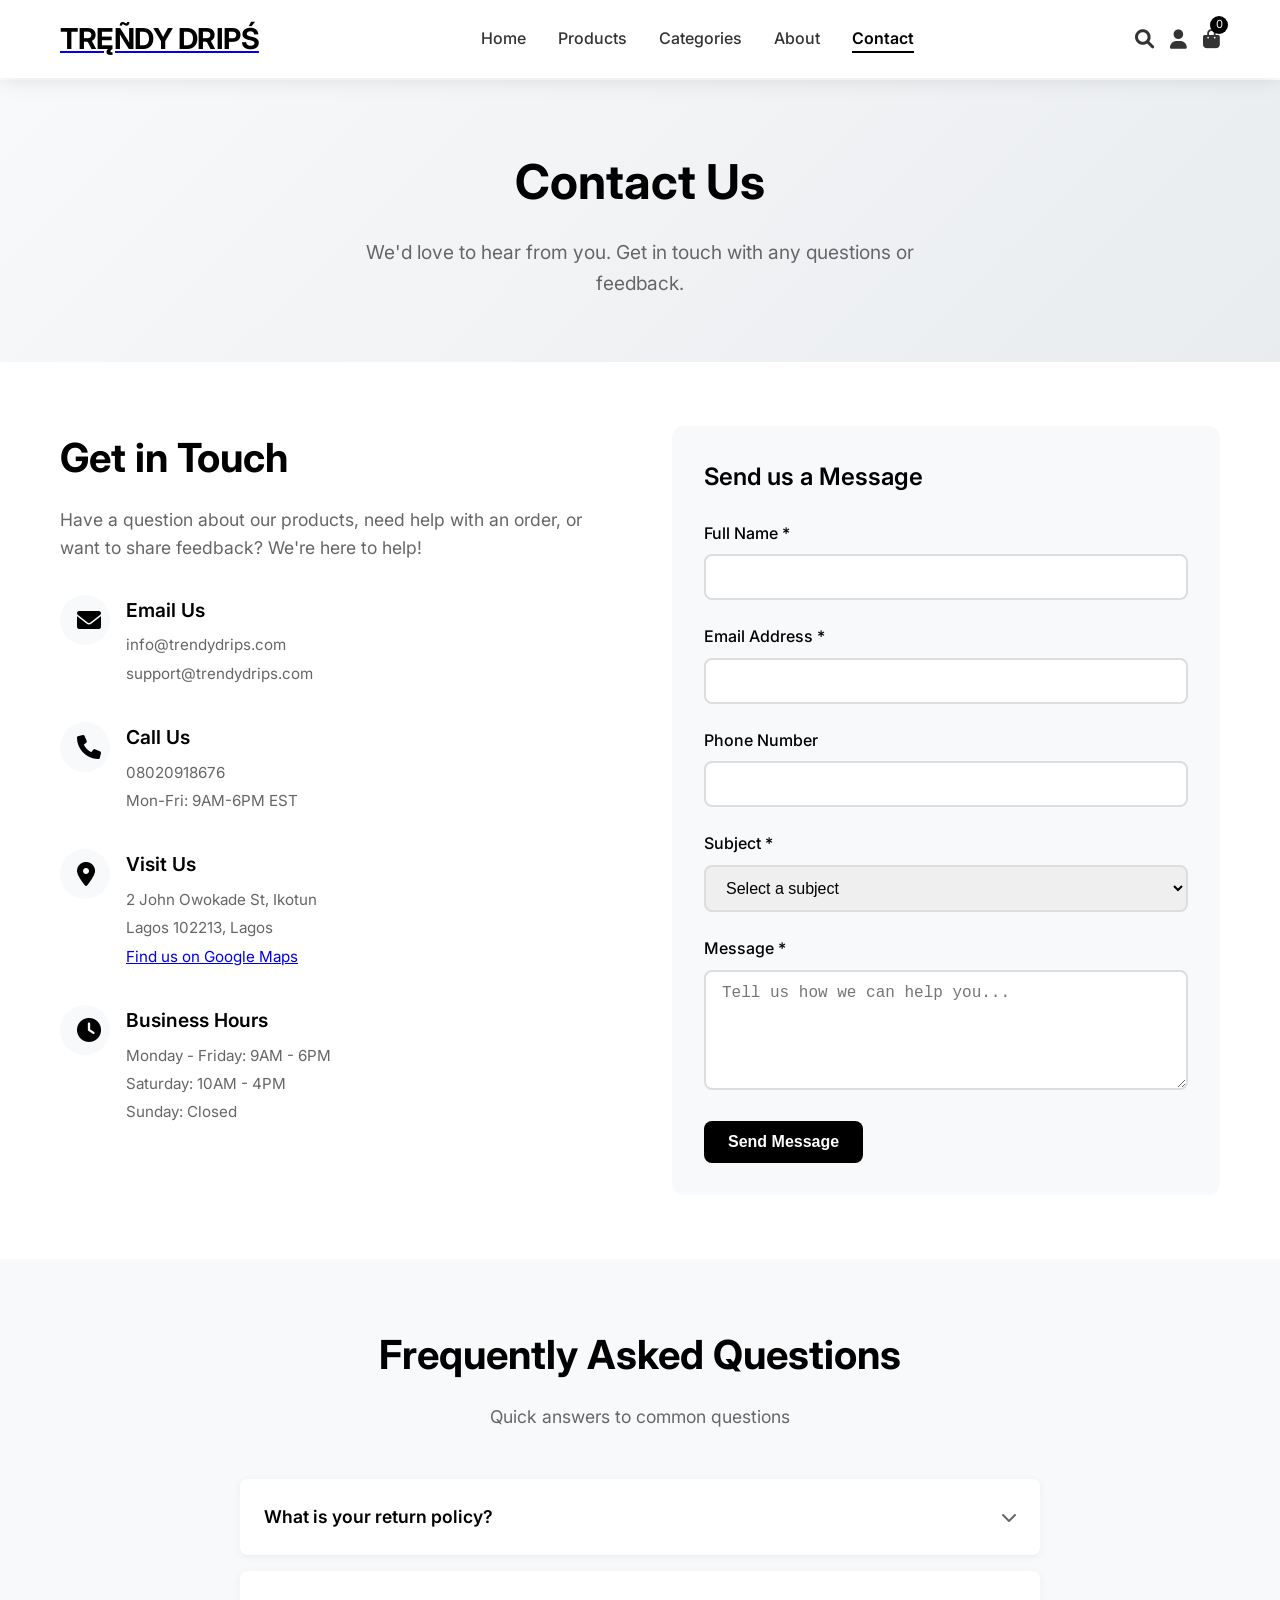
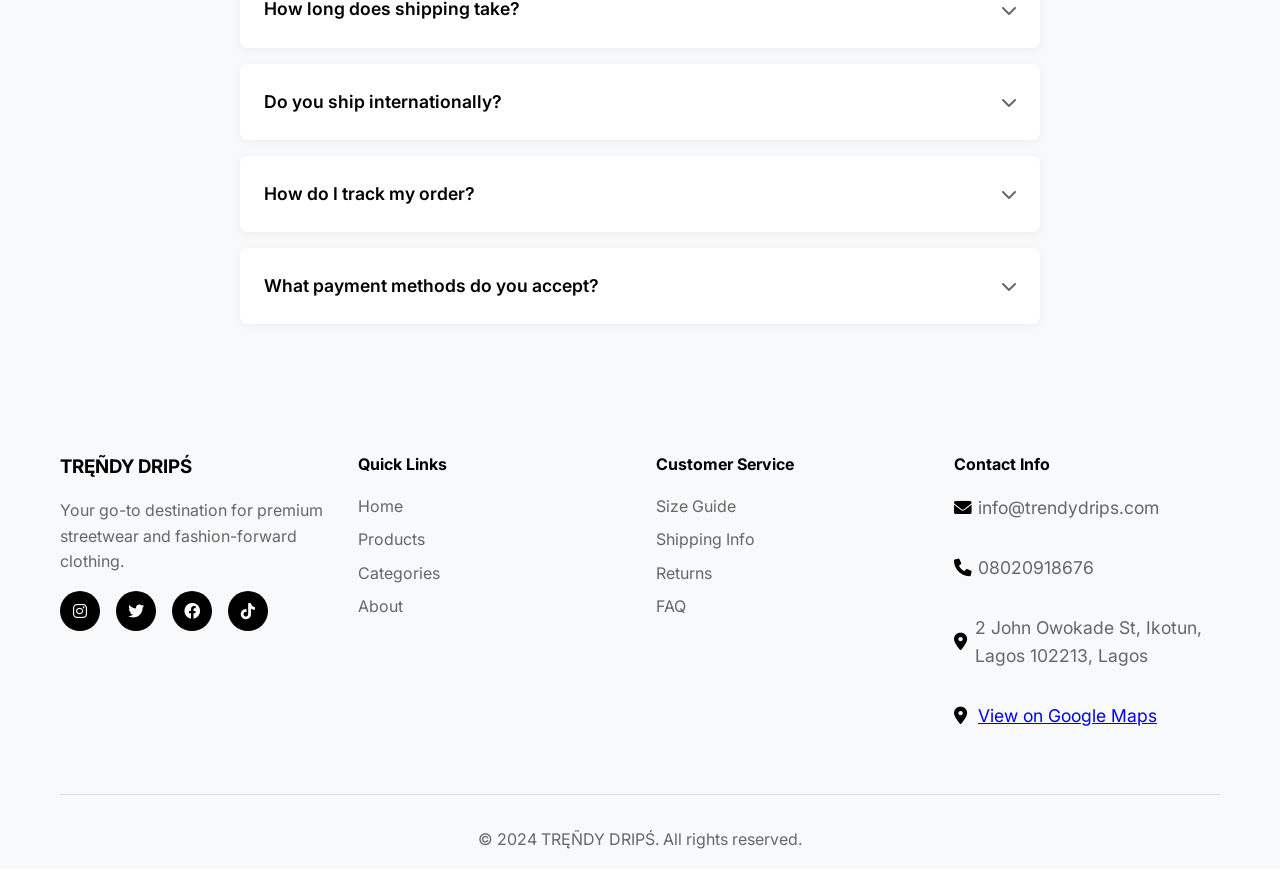
==== contact.html @ 235e7f4f "commit" ====
<!DOCTYPE html>
<html lang="en">
<head>
    <meta charset="UTF-8">
    <meta name="viewport" content="width=device-width, initial-scale=1.0">
    <title>Contact Us - TRĘÑDY DRIPŚ</title>
    <meta name="description" content="Get in touch with TRĘÑDY DRIPŚ. We're here to help with any questions about our products, orders, or services.">
    <link rel="stylesheet" href="styles.css">
    <link href="https://fonts.googleapis.com/css2?family=Inter:wght@300;400;500;600;700&display=swap" rel="stylesheet">
    <link rel="stylesheet" href="https://cdnjs.cloudflare.com/ajax/libs/font-awesome/6.0.0/css/all.min.css">
</head>
<body>
    <!-- Navigation Header -->
    <header class="header">
        <nav class="navbar">
            <div class="nav-container">
                <div class="nav-logo">
                    <a href="index.html"><h2>TRĘÑDY DRIPŚ</h2></a>
                </div>
                <ul class="nav-menu">
                    <li class="nav-item">
                        <a href="index.html" class="nav-link">Home</a>
                    </li>
                    <li class="nav-item">
                        <a href="products.html" class="nav-link">Products</a>
                    </li>
                    <li class="nav-item">
                        <a href="index.html#categories" class="nav-link">Categories</a>
                    </li>
                    <li class="nav-item">
                        <a href="about.html" class="nav-link">About</a>
                    </li>
                    <li class="nav-item">
                        <a href="contact.html" class="nav-link active">Contact</a>
                    </li>
                </ul>
                <div class="nav-actions">
                    <a href="#" class="nav-icon"><i class="fas fa-search"></i></a>
                    <a href="#" class="nav-icon"><i class="fas fa-user"></i></a>
                    <a href="#" class="nav-icon cart-icon">
                        <i class="fas fa-shopping-bag"></i>
                        <span class="cart-count">0</span>
                    </a>
                </div>
                <div class="hamburger">
                    <span class="bar"></span>
                    <span class="bar"></span>
                    <span class="bar"></span>
                </div>
            </div>
        </nav>
    </header>

    <!-- Page Header -->
    <section class="page-header">
        <div class="container">
            <h1>Contact Us</h1>
            <p>We'd love to hear from you. Get in touch with any questions or feedback.</p>
        </div>
    </section>

    <!-- Contact Section -->
    <section class="contact-section">
        <div class="container">
            <div class="contact-content">
                <div class="contact-info">
                    <h2>Get in Touch</h2>
                    <p>Have a question about our products, need help with an order, or want to share feedback? We're here to help!</p>
                    
                    <div class="contact-methods">
                        <div class="contact-method">
                            <div class="method-icon">
                                <i class="fas fa-envelope"></i>
                            </div>
                            <div class="method-content">
                                <h3>Email Us</h3>
                                <p>info@trendydrips.com</p>
                                <p>support@trendydrips.com</p>
                            </div>
                        </div>
                        
                        <div class="contact-method">
                            <div class="method-icon">
                                <i class="fas fa-phone"></i>
                            </div>
                            <div class="method-content">
                                <h3>Call Us</h3>
                                <p>08020918676</p>
                                <p>Mon-Fri: 9AM-6PM EST</p>
                            </div>
                        </div>
                        
                        <div class="contact-method">
                            <div class="method-icon">
                                <i class="fas fa-map-marker-alt"></i>
                            </div>
                            <div class="method-content">
                                <h3>Visit Us</h3>
                                <p>2 John Owokade St, Ikotun</p>
                                <p>Lagos 102213, Lagos</p>
                                <p><a href="https://maps.app.goo.gl/m3ubAjvQ4zipeZf48" target="_blank" rel="noopener">Find us on Google Maps</a></p>
                            </div>
                        </div>
                        
                        <div class="contact-method">
                            <div class="method-icon">
                                <i class="fas fa-clock"></i>
                            </div>
                            <div class="method-content">
                                <h3>Business Hours</h3>
                                <p>Monday - Friday: 9AM - 6PM</p>
                                <p>Saturday: 10AM - 4PM</p>
                                <p>Sunday: Closed</p>
                            </div>
                        </div>
                    </div>
                </div>
                
                <div class="contact-form-container">
                    <form class="contact-form">
                        <h3>Send us a Message</h3>
                        <div class="form-group">
                            <label for="name">Full Name *</label>
                            <input type="text" id="name" name="name" required>
                        </div>
                        
                        <div class="form-group">
                            <label for="email">Email Address *</label>
                            <input type="email" id="email" name="email" required>
                        </div>
                        
                        <div class="form-group">
                            <label for="phone">Phone Number</label>
                            <input type="tel" id="phone" name="phone">
                        </div>
                        
                        <div class="form-group">
                            <label for="subject">Subject *</label>
                            <select id="subject" name="subject" required>
                                <option value="">Select a subject</option>
                                <option value="general">General Inquiry</option>
                                <option value="order">Order Support</option>
                                <option value="return">Returns & Exchanges</option>
                                <option value="product">Product Question</option>
                                <option value="feedback">Feedback</option>
                                <option value="other">Other</option>
                            </select>
                        </div>
                        
                        <div class="form-group">
                            <label for="message">Message *</label>
                            <textarea id="message" name="message" rows="5" required placeholder="Tell us how we can help you..."></textarea>
                        </div>
                        
                        <button type="submit" class="btn btn-primary">Send Message</button>
                    </form>
                </div>
            </div>
        </div>
    </section>

    <!-- FAQ Section -->
    <section class="faq">
        <div class="container">
            <div class="section-header">
                <h2>Frequently Asked Questions</h2>
                <p>Quick answers to common questions</p>
            </div>
            <div class="faq-list">
                <div class="faq-item">
                    <div class="faq-question">
                        <h3>What is your return policy?</h3>
                        <i class="fas fa-chevron-down"></i>
                    </div>
                    <div class="faq-answer">
                        <p>We offer a 30-day return policy for all unworn items with tags attached. Returns are free and easy - just contact our customer service team to initiate a return.</p>
                    </div>
                </div>
                
                <div class="faq-item">
                    <div class="faq-question">
                        <h3>How long does shipping take?</h3>
                        <i class="fas fa-chevron-down"></i>
                    </div>
                    <div class="faq-answer">
                        <p>Standard shipping takes 3-5 business days within the US, and 7-14 business days for international orders. Express shipping options are available at checkout.</p>
                    </div>
                </div>
                
                <div class="faq-item">
                    <div class="faq-question">
                        <h3>Do you ship internationally?</h3>
                        <i class="fas fa-chevron-down"></i>
                    </div>
                    <div class="faq-answer">
                        <p>Yes! We ship to over 50 countries worldwide. International shipping rates and delivery times vary by location and are calculated at checkout.</p>
                    </div>
                </div>
                
                <div class="faq-item">
                    <div class="faq-question">
                        <h3>How do I track my order?</h3>
                        <i class="fas fa-chevron-down"></i>
                    </div>
                    <div class="faq-answer">
                        <p>Once your order ships, you'll receive a tracking number via email. You can also track your order by logging into your account on our website.</p>
                    </div>
                </div>
                
                <div class="faq-item">
                    <div class="faq-question">
                        <h3>What payment methods do you accept?</h3>
                        <i class="fas fa-chevron-down"></i>
                    </div>
                    <div class="faq-answer">
                        <p>We accept all major credit cards (Visa, MasterCard, American Express), PayPal, Apple Pay, Google Pay, and Afterpay for flexible payment options.</p>
                    </div>
                </div>
            </div>
        </div>
    </section>

    <!-- Footer -->
    <footer class="footer">
        <div class="container">
            <div class="footer-content">
                <div class="footer-section">
                    <h3>TRĘÑDY DRIPŚ</h3>
                    <p>Your go-to destination for premium streetwear and fashion-forward clothing.</p>
                    <div class="social-links">
                        <a href="#"><i class="fab fa-instagram"></i></a>
                        <a href="#"><i class="fab fa-twitter"></i></a>
                        <a href="#"><i class="fab fa-facebook"></i></a>
                        <a href="#"><i class="fab fa-tiktok"></i></a>
                    </div>
                </div>
                <div class="footer-section">
                    <h4>Quick Links</h4>
                    <ul>
                        <li><a href="index.html">Home</a></li>
                        <li><a href="products.html">Products</a></li>
                        <li><a href="index.html#categories">Categories</a></li>
                        <li><a href="about.html">About</a></li>
                    </ul>
                </div>
                <div class="footer-section">
                    <h4>Customer Service</h4>
                    <ul>
                        <li><a href="#">Size Guide</a></li>
                        <li><a href="#">Shipping Info</a></li>
                        <li><a href="#">Returns</a></li>
                        <li><a href="#">FAQ</a></li>
                    </ul>
                </div>
                <div class="footer-section">
                    <h4>Contact Info</h4>
                    <div class="contact-info">
                        <p><i class="fas fa-envelope"></i> info@trendydrips.com</p>
                        <p><i class="fas fa-phone"></i> 08020918676</p>
                        <p><i class="fas fa-map-marker-alt"></i> 2 John Owokade St, Ikotun, Lagos 102213, Lagos</p>
                        <p><i class="fas fa-location-dot"></i> <a href="https://maps.app.goo.gl/m3ubAjvQ4zipeZf48" target="_blank" rel="noopener">View on Google Maps</a></p>
                    </div>
                </div>
            </div>
            <div class="footer-bottom">
                <p>&copy; 2024 TRĘÑDY DRIPŚ. All rights reserved.</p>
            </div>
        </div>
    </footer>

    <script src="script.js"></script>
    <script>
        // FAQ functionality
        document.querySelectorAll('.faq-question').forEach(question => {
            question.addEventListener('click', () => {
                const faqItem = question.parentElement;
                const answer = faqItem.querySelector('.faq-answer');
                const icon = question.querySelector('i');
                
                faqItem.classList.toggle('active');
                
                if (faqItem.classList.contains('active')) {
                    answer.style.maxHeight = answer.scrollHeight + 'px';
                    icon.style.transform = 'rotate(180deg)';
                } else {
                    answer.style.maxHeight = '0';
                    icon.style.transform = 'rotate(0deg)';
                }
            });
        });

        // Contact form submission
        document.querySelector('.contact-form').addEventListener('submit', (e) => {
            e.preventDefault();
            showNotification('Thank you for your message! We\'ll get back to you soon.');
            document.querySelector('.contact-form').reset();
        });
    </script>
</body>
</html>
---- styles.css ----
/* Reset and Base Styles */
* {
    margin: 0;
    padding: 0;
    box-sizing: border-box;
}

body {
    font-family: 'Inter', sans-serif;
    line-height: 1.6;
    color: #333;
    background-color: #fff;
}

.container {
    max-width: 1200px;
    margin: 0 auto;
    padding: 0 20px;
}

/* Header Styles */
.header {
    background: #fff;
    box-shadow: 0 2px 20px rgba(0, 0, 0, 0.1);
    position: fixed;
    top: 0;
    left: 0;
    right: 0;
    z-index: 1000;
}

.navbar {
    padding: 1rem 0;
}

.nav-container {
    display: flex;
    justify-content: space-between;
    align-items: center;
    max-width: 1200px;
    margin: 0 auto;
    padding: 0 20px;
}

.nav-logo h2 {
    color: #000;
    font-weight: 700;
    font-size: 1.8rem;
    letter-spacing: -0.5px;
}

.nav-menu {
    display: flex;
    list-style: none;
    gap: 2rem;
}

.nav-link {
    text-decoration: none;
    color: #333;
    font-weight: 500;
    transition: color 0.3s ease;
    position: relative;
}

.nav-link:hover {
    color: #000;
}

.nav-link::after {
    content: '';
    position: absolute;
    bottom: -5px;
    left: 0;
    width: 0;
    height: 2px;
    background: #000;
    transition: width 0.3s ease;
}

.nav-link:hover::after {
    width: 100%;
}

.nav-actions {
    display: flex;
    align-items: center;
    gap: 1rem;
}

.nav-icon {
    color: #333;
    font-size: 1.2rem;
    text-decoration: none;
    position: relative;
    transition: color 0.3s ease;
}

.nav-icon:hover {
    color: #000;
}

.cart-count {
    position: absolute;
    top: -8px;
    right: -8px;
    background: #000;
    color: #fff;
    border-radius: 50%;
    width: 18px;
    height: 18px;
    font-size: 0.7rem;
    display: flex;
    align-items: center;
    justify-content: center;
}

.hamburger {
    display: none;
    flex-direction: column;
    cursor: pointer;
}

.bar {
    width: 25px;
    height: 3px;
    background: #333;
    margin: 3px 0;
    transition: 0.3s;
}

/* Hero Section */
.hero {
    margin-top: 80px;
    padding: 4rem 0;
    background: linear-gradient(135deg, #f8f9fa 0%, #e9ecef 100%);
    min-height: 80vh;
    display: flex;
    align-items: center;
}

.hero-content {
    display: grid;
    grid-template-columns: 1fr 1fr;
    gap: 4rem;
    align-items: center;
    max-width: 1200px;
    margin: 0 auto;
    padding: 0 20px;
}

.hero-title {
    font-size: 3.5rem;
    font-weight: 700;
    line-height: 1.2;
    margin-bottom: 1rem;
    color: #000;
}

.hero-subtitle {
    font-size: 1.2rem;
    color: #666;
    margin-bottom: 2rem;
    line-height: 1.6;
}

.hero-buttons {
    display: flex;
    gap: 1rem;
    flex-wrap: wrap;
}

.hero-image {
    display: flex;
    justify-content: center;
    align-items: center;
}

.hero-placeholder {
    background: #fff;
    border-radius: 20px;
    padding: 0.2rem;
    /* text-align: center; */
    box-shadow: 0 20px 40px rgba(0, 0, 0, 0.1);
    border: 2px dashed #ddd;
    /* display: flex; */
    /* flex-direction: column; */
    /* align-items: center; */
    /* justify-content: center; */
}

.hero-logo {
    width: 280px;
    max-width: 100%;
    border-radius: 20px;
    height: auto;
    display: block;
}

.hero-placeholder i {
    font-size: 4rem;
    color: #666;
    margin-bottom: 1rem;
}

.hero-placeholder p {
    color: #666;
    font-weight: 500;
}

/* Button Styles */
.btn {
    display: inline-block;
    padding: 12px 24px;
    text-decoration: none;
    border-radius: 8px;
    font-weight: 600;
    transition: all 0.3s ease;
    border: none;
    cursor: pointer;
    font-size: 1rem;
}

.btn-primary {
    background: #000;
    color: #fff;
}

.btn-primary:hover {
    background: #333;
    transform: translateY(-2px);
}

.btn-secondary {
    background: transparent;
    color: #000;
    border: 2px solid #000;
}

.btn-secondary:hover {
    background: #000;
    color: #fff;
}

.btn-outline {
    background: transparent;
    color: #000;
    border: 2px solid #000;
}

.btn-outline:hover {
    background: #000;
    color: #fff;
}

.btn-small {
    padding: 8px 16px;
    font-size: 0.9rem;
}

/* Section Styles */
.section-header {
    text-align: center;
    margin-bottom: 3rem;
}

.section-header h2 {
    font-size: 2.5rem;
    font-weight: 700;
    margin-bottom: 1rem;
    color: #000;
}

.section-header p {
    font-size: 1.1rem;
    color: #666;
}

.section-footer {
    text-align: center;
    margin-top: 3rem;
}

/* Products Section */
.products {
    padding: 4rem 0;
    background: #fff;
}

.products-grid {
    display: grid;
    grid-template-columns: repeat(auto-fit, minmax(280px, 1fr));
    gap: 2rem;
    margin-bottom: 2rem;
}

.product-card {
    background: #fff;
    border-radius: 12px;
    overflow: hidden;
    box-shadow: 0 4px 20px rgba(0, 0, 0, 0.08);
    transition: transform 0.3s ease, box-shadow 0.3s ease;
    position: relative;
}

.product-card:hover {
    transform: translateY(-5px);
    box-shadow: 0 8px 30px rgba(0, 0, 0, 0.15);
}

.product-image {
    position: relative;
    height: 250px;
    background: #f8f9fa;
    display: flex;
    align-items: center;
    justify-content: center;
    overflow: hidden;
}

.product-image img {
    width: 100%;
    height: 100%;
    object-fit: cover;
    display: block;
}

.product-placeholder {
    text-align: center;
    color: #666;
}

.product-placeholder i {
    font-size: 3rem;
    margin-bottom: 1rem;
}

.product-overlay {
    position: absolute;
    top: 0;
    left: 0;
    right: 0;
    bottom: 0;
    background: rgba(0, 0, 0, 0.8);
    display: flex;
    flex-direction: column;
    align-items: center;
    justify-content: center;
    gap: 1rem;
    opacity: 0;
    transition: opacity 0.3s ease;
}

.product-card:hover .product-overlay {
    opacity: 1;
}

.product-info {
    padding: 1.5rem;
}

.product-info h3 {
    font-size: 1.2rem;
    font-weight: 600;
    margin-bottom: 0.5rem;
    color: #000;
}

.product-price {
    font-size: 1.3rem;
    font-weight: 700;
    color: #000;
    margin-bottom: 0.5rem;
}

.product-rating {
    display: flex;
    align-items: center;
    gap: 0.3rem;
}

.product-rating i {
    color: #ffc107;
    font-size: 0.9rem;
}

.product-rating span {
    color: #666;
    font-size: 0.9rem;
    margin-left: 0.5rem;
}

/* Categories Section */
.categories {
    padding: 4rem 0;
    background: #f8f9fa;
}

.categories-grid {
    display: grid;
    grid-template-columns: repeat(auto-fit, minmax(250px, 1fr));
    gap: 2rem;
}

.category-card {
    background: #fff;
    padding: 2rem;
    border-radius: 12px;
    text-align: center;
    box-shadow: 0 4px 20px rgba(0, 0, 0, 0.08);
    transition: transform 0.3s ease;
}

.category-card:hover {
    transform: translateY(-5px);
}

.category-image {
    margin-bottom: 1.5rem;
}

.category-image i {
    font-size: 3rem;
    color: #000;
}

.category-card h3 {
    font-size: 1.3rem;
    font-weight: 600;
    margin-bottom: 0.5rem;
    color: #000;
}

.category-card p {
    color: #666;
    margin-bottom: 1.5rem;
}

.category-link {
    color: #000;
    text-decoration: none;
    font-weight: 600;
    border-bottom: 2px solid transparent;
    transition: border-color 0.3s ease;
}

.category-link:hover {
    border-bottom-color: #000;
}

/* About Section */
.about {
    padding: 4rem 0;
    background: #fff;
}

.about-content {
    display: grid;
    grid-template-columns: 1fr 1fr;
    gap: 4rem;
    align-items: center;
}

.about-text h2 {
    font-size: 2.5rem;
    font-weight: 700;
    margin-bottom: 1.5rem;
    color: #000;
}

.about-text p {
    color: #666;
    margin-bottom: 1.5rem;
    line-height: 1.7;
}

.about-stats {
    display: flex;
    gap: 2rem;
    margin-top: 2rem;
}

.stat {
    text-align: center;
}

.stat h3 {
    font-size: 2rem;
    font-weight: 700;
    color: #000;
    margin-bottom: 0.5rem;
}

.stat p {
    color: #666;
    font-size: 0.9rem;
}

.about-image {
    display: flex;
    justify-content: center;
    align-items: center;
}

.about-placeholder {
    background: #f8f9fa;
    border-radius: 20px;
    padding: 4rem;
    text-align: center;
    border: 2px dashed #ddd;
}

.about-placeholder i {
    font-size: 4rem;
    color: #666;
    margin-bottom: 1rem;
}

.about-placeholder p {
    color: #666;
    font-weight: 500;
}

/* Newsletter Section */
.newsletter {
    padding: 4rem 0;
    background: #000;
    color: #fff;
}

.newsletter-content {
    text-align: center;
    max-width: 600px;
    margin: 0 auto;
}

.newsletter h2 {
    font-size: 2.5rem;
    font-weight: 700;
    margin-bottom: 1rem;
}

.newsletter p {
    font-size: 1.1rem;
    margin-bottom: 2rem;
    opacity: 0.9;
}

.newsletter-form {
    display: flex;
    gap: 1rem;
    max-width: 400px;
    margin: 0 auto;
}

.newsletter-form input {
    flex: 1;
    padding: 12px 16px;
    border: none;
    border-radius: 8px;
    font-size: 1rem;
}

.newsletter-form button {
    background: #fff;
    color: #000;
    border: none;
    padding: 12px 24px;
    border-radius: 8px;
    font-weight: 600;
    cursor: pointer;
    transition: all 0.3s ease;
}

.newsletter-form button:hover {
    background: #f0f0f0;
    transform: translateY(-2px);
}

/* Footer */
.footer {
    background: #f8f9fa;
    padding: 3rem 0 1rem;
}

.footer-content {
    display: grid;
    grid-template-columns: repeat(auto-fit, minmax(250px, 1fr));
    gap: 2rem;
    margin-bottom: 2rem;
}

.footer-section h3,
.footer-section h4 {
    margin-bottom: 1rem;
    color: #000;
}

.footer-section p {
    color: #666;
    margin-bottom: 1rem;
    line-height: 1.6;
}

.footer-section ul {
    list-style: none;
}

.footer-section ul li {
    margin-bottom: 0.5rem;
}

.footer-section ul li a {
    color: #666;
    text-decoration: none;
    transition: color 0.3s ease;
}

.footer-section ul li a:hover {
    color: #000;
}

.social-links {
    display: flex;
    gap: 1rem;
    margin-top: 1rem;
}

.social-links a {
    display: flex;
    align-items: center;
    justify-content: center;
    width: 40px;
    height: 40px;
    background: #000;
    color: #fff;
    border-radius: 50%;
    text-decoration: none;
    transition: all 0.3s ease;
}

.social-links a:hover {
    background: #333;
    transform: translateY(-2px);
}

.contact-info p {
    display: flex;
    align-items: center;
    gap: 0.5rem;
    margin-bottom: 0.5rem;
}

.contact-info i {
    color: #000;
    width: 16px;
}

.footer-bottom {
    text-align: center;
    padding-top: 2rem;
    border-top: 1px solid #ddd;
    color: #666;
}

/* Responsive Design */
@media (max-width: 768px) {
    .nav-menu {
        position: fixed;
        left: -100%;
        top: 70px;
        flex-direction: column;
        background-color: #fff;
        width: 100%;
        text-align: center;
        transition: 0.3s;
        box-shadow: 0 10px 27px rgba(0, 0, 0, 0.05);
        padding: 2rem 0;
    }

    .nav-menu.active {
        left: 0;
    }

    .hamburger {
        display: flex;
    }

    .hamburger.active .bar:nth-child(2) {
        opacity: 0;
    }

    .hamburger.active .bar:nth-child(1) {
        transform: translateY(8px) rotate(45deg);
    }

    .hamburger.active .bar:nth-child(3) {
        transform: translateY(-8px) rotate(-45deg);
    }

    .hero-content {
        grid-template-columns: 1fr;
        text-align: center;
        gap: 2rem;
    }

    .hero-title {
        font-size: 2.5rem;
    }

    .hero-buttons {
        justify-content: center;
    }

    .about-content {
        grid-template-columns: 1fr;
        text-align: center;
    }

    .about-stats {
        justify-content: center;
    }

    .newsletter-form {
        flex-direction: column;
    }

    .footer-content {
        grid-template-columns: 1fr;
        text-align: center;
    }

    .social-links {
        justify-content: center;
    }
}

@media (max-width: 480px) {
    .hero-title {
        font-size: 2rem;
    }

    .section-header h2 {
        font-size: 2rem;
    }

    .products-grid {
        grid-template-columns: 1fr;
    }

    .categories-grid {
        grid-template-columns: 1fr;
    }

    .about-stats {
        flex-direction: column;
        gap: 1rem;
    }
}

/* Cart Drawer */
.cart-overlay {
    position: fixed;
    inset: 0;
    background: rgba(0, 0, 0, 0.45);
    opacity: 0;
    visibility: hidden;
    transition: opacity 0.25s ease, visibility 0.25s ease;
    z-index: 2000;
}

.cart-overlay.is-open {
    opacity: 1;
    visibility: visible;
}

.cart-drawer {
    position: absolute;
    top: 0;
    right: 0;
    height: 100%;
    width: 380px;
    max-width: 100%;
    background: #fff;
    box-shadow: -10px 0 40px rgba(0, 0, 0, 0.25);
    transform: translateX(100%);
    transition: transform 0.25s ease;
    display: flex;
    flex-direction: column;
}

.cart-overlay.is-open .cart-drawer {
    transform: translateX(0);
}

.cart-drawer-header {
    padding: 1.25rem 1.25rem;
    border-bottom: 1px solid #eee;
    display: flex;
    align-items: center;
    justify-content: space-between;
    gap: 1rem;
}

.cart-drawer-header h3 {
    font-size: 1.25rem;
    font-weight: 700;
    color: #000;
}

.cart-close {
    border: none;
    background: transparent;
    cursor: pointer;
    font-size: 1.1rem;
    color: #000;
    display: inline-flex;
    align-items: center;
    justify-content: center;
    width: 36px;
    height: 36px;
    border-radius: 8px;
    transition: background 0.2s ease;
}

.cart-close:hover {
    background: #f6f6f6;
}

.cart-drawer-body {
    padding: 1rem 1.25rem;
    overflow: auto;
    flex: 1;
}

.cart-empty {
    color: #666;
    text-align: center;
    padding: 2rem 0;
    font-weight: 500;
}

.cart-items {
    list-style: none;
    padding: 0;
    margin: 0;
    display: flex;
    flex-direction: column;
    gap: 0.75rem;
}

.cart-item {
    border: 1px solid #eee;
    border-radius: 12px;
    padding: 0.75rem 0.75rem;
    display: flex;
    align-items: center;
    justify-content: space-between;
    gap: 0.75rem;
}

.cart-item-title {
    font-weight: 700;
    color: #000;
    margin-bottom: 0.25rem;
    line-height: 1.2;
}

.cart-item-sub {
    color: #666;
    font-size: 0.9rem;
}

.cart-item-remove {
    white-space: nowrap;
}

.cart-drawer-footer {
    padding: 1rem 1.25rem 1.25rem;
    border-top: 1px solid #eee;
}

.cart-total {
    display: flex;
    align-items: center;
    justify-content: space-between;
    margin-bottom: 0.75rem;
    font-weight: 700;
    color: #000;
}

.cart-checkout {
    width: 100%;
}

@media (max-width: 480px) {
    .cart-drawer {
        width: 100%;
    }
}

/* Smooth scrolling */
html {
    scroll-behavior: smooth;
}

/* Loading animations */
@keyframes fadeInUp {
    from {
        opacity: 0;
        transform: translateY(30px);
    }
    to {
        opacity: 1;
        transform: translateY(0);
    }
}

.product-card,
.category-card {
    animation: fadeInUp 0.6s ease-out;
}

/* Focus styles for accessibility */
.btn:focus,
.nav-link:focus,
input:focus {
    outline: 2px solid #000;
    outline-offset: 2px;
}

/* High contrast mode support */
@media (prefers-contrast: high) {
    .btn-secondary,
    .btn-outline {
        border-width: 3px;
    }
}

/* Additional Page Styles */

/* Page Header */
.page-header {
    margin-top: 80px;
    padding: 4rem 0;
    background: linear-gradient(135deg, #f8f9fa 0%, #e9ecef 100%);
    text-align: center;
}

.page-header h1 {
    font-size: 3rem;
    font-weight: 700;
    margin-bottom: 1rem;
    color: #000;
}

.page-header p {
    font-size: 1.2rem;
    color: #666;
    max-width: 600px;
    margin: 0 auto;
}

/* Our Story Section */
.our-story {
    padding: 4rem 0;
    background: #fff;
}

.story-content {
    display: grid;
    grid-template-columns: 2fr 1fr;
    gap: 4rem;
    align-items: center;
}

.story-text h2 {
    font-size: 2.5rem;
    font-weight: 700;
    margin-bottom: 1.5rem;
    color: #000;
}

.story-text p {
    color: #666;
    margin-bottom: 1.5rem;
    line-height: 1.7;
    font-size: 1.1rem;
}

.story-image {
    display: flex;
    justify-content: center;
    align-items: center;
}

.story-placeholder {
    background: #f8f9fa;
    border-radius: 20px;
    padding: 4rem;
    text-align: center;
    border: 2px dashed #ddd;
}

.story-placeholder i {
    font-size: 4rem;
    color: #666;
    margin-bottom: 1rem;
}

.story-placeholder p {
    color: #666;
    font-weight: 500;
}

/* Mission & Values */
.mission-values {
    padding: 4rem 0;
    background: #f8f9fa;
}

.values-grid {
    display: grid;
    grid-template-columns: repeat(auto-fit, minmax(250px, 1fr));
    gap: 2rem;
}

.value-card {
    background: #fff;
    padding: 2rem;
    border-radius: 12px;
    text-align: center;
    box-shadow: 0 4px 20px rgba(0, 0, 0, 0.08);
    transition: transform 0.3s ease;
}

.value-card:hover {
    transform: translateY(-5px);
}

.value-icon {
    margin-bottom: 1.5rem;
}

.value-icon i {
    font-size: 3rem;
    color: #000;
}

.value-card h3 {
    font-size: 1.3rem;
    font-weight: 600;
    margin-bottom: 1rem;
    color: #000;
}

.value-card p {
    color: #666;
    line-height: 1.6;
}

/* Team Section */
.team {
    padding: 4rem 0;
    background: #fff;
}

.team-grid {
    display: grid;
    grid-template-columns: repeat(auto-fit, minmax(250px, 1fr));
    gap: 2rem;
}

.team-member {
    text-align: center;
    background: #fff;
    padding: 2rem;
    border-radius: 12px;
    box-shadow: 0 4px 20px rgba(0, 0, 0, 0.08);
    transition: transform 0.3s ease;
}

.team-member:hover {
    transform: translateY(-5px);
}

.member-image {
    margin-bottom: 1.5rem;
}

.member-placeholder {
    width: 120px;
    height: 120px;
    background: #f8f9fa;
    border-radius: 50%;
    display: flex;
    align-items: center;
    justify-content: center;
    margin: 0 auto;
    border: 2px dashed #ddd;
}

.member-placeholder i {
    font-size: 3rem;
    color: #666;
}

.team-member h3 {
    font-size: 1.3rem;
    font-weight: 600;
    margin-bottom: 0.5rem;
    color: #000;
}

.member-role {
    color: #666;
    font-weight: 500;
    margin-bottom: 1rem;
}

.member-bio {
    color: #666;
    line-height: 1.6;
    font-size: 0.9rem;
}

/* Stats Section */
.stats {
    padding: 4rem 0;
    background: #000;
    color: #fff;
}

.stats-grid {
    display: grid;
    grid-template-columns: repeat(auto-fit, minmax(200px, 1fr));
    gap: 2rem;
    text-align: center;
}

.stat-item h3 {
    font-size: 3rem;
    font-weight: 700;
    margin-bottom: 0.5rem;
    color: #fff;
}

.stat-item p {
    color: #ccc;
    font-size: 1.1rem;
}

/* CTA Section */
.cta {
    padding: 4rem 0;
    background: #f8f9fa;
}

.cta-content {
    text-align: center;
    max-width: 600px;
    margin: 0 auto;
}

.cta h2 {
    font-size: 2.5rem;
    font-weight: 700;
    margin-bottom: 1rem;
    color: #000;
}

.cta p {
    font-size: 1.2rem;
    color: #666;
    margin-bottom: 2rem;
}

.cta-buttons {
    display: flex;
    gap: 1rem;
    justify-content: center;
    flex-wrap: wrap;
}

/* Contact Section */
.contact-section {
    padding: 4rem 0;
    background: #fff;
}

.contact-content {
    display: grid;
    grid-template-columns: 1fr 1fr;
    gap: 4rem;
}

.contact-info h2 {
    font-size: 2.5rem;
    font-weight: 700;
    margin-bottom: 1rem;
    color: #000;
}

.contact-info p {
    color: #666;
    margin-bottom: 2rem;
    line-height: 1.6;
    font-size: 1.1rem;
}

.contact-methods {
    display: flex;
    flex-direction: column;
    gap: 2rem;
}

.contact-method {
    display: flex;
    align-items: flex-start;
    gap: 1rem;
}

.method-icon {
    width: 50px;
    height: 50px;
    background: #f8f9fa;
    border-radius: 50%;
    display: flex;
    align-items: center;
    justify-content: center;
    flex-shrink: 0;
}

.method-icon i {
    font-size: 1.5rem;
    color: #000;
}

.method-content h3 {
    font-size: 1.2rem;
    font-weight: 600;
    margin-bottom: 0.5rem;
    color: #000;
}

.method-content p {
    color: #666;
    margin-bottom: 0.25rem;
    font-size: 0.95rem;
}

/* Contact Form */
.contact-form-container {
    background: #f8f9fa;
    padding: 2rem;
    border-radius: 12px;
}

.contact-form h3 {
    font-size: 1.5rem;
    font-weight: 600;
    margin-bottom: 1.5rem;
    color: #000;
}

.form-group {
    margin-bottom: 1.5rem;
}

.form-group label {
    display: block;
    margin-bottom: 0.5rem;
    font-weight: 500;
    color: #000;
}

.form-group input,
.form-group select,
.form-group textarea {
    width: 100%;
    padding: 12px 16px;
    border: 2px solid #ddd;
    border-radius: 8px;
    font-size: 1rem;
    transition: border-color 0.3s ease;
}

.form-group input:focus,
.form-group select:focus,
.form-group textarea:focus {
    outline: none;
    border-color: #000;
}

.form-group textarea {
    resize: vertical;
    min-height: 120px;
}

/* FAQ Section */
.faq {
    padding: 4rem 0;
    background: #f8f9fa;
}

.faq-list {
    max-width: 800px;
    margin: 0 auto;
}

.faq-item {
    background: #fff;
    margin-bottom: 1rem;
    border-radius: 8px;
    overflow: hidden;
    box-shadow: 0 2px 10px rgba(0, 0, 0, 0.05);
}

.faq-question {
    padding: 1.5rem;
    cursor: pointer;
    display: flex;
    justify-content: space-between;
    align-items: center;
    transition: background-color 0.3s ease;
}

.faq-question:hover {
    background: #f8f9fa;
}

.faq-question h3 {
    font-size: 1.1rem;
    font-weight: 600;
    color: #000;
    margin: 0;
}

.faq-question i {
    color: #666;
    transition: transform 0.3s ease;
}

.faq-answer {
    max-height: 0;
    overflow: hidden;
    transition: max-height 0.3s ease;
}

.faq-answer p {
    padding: 0 1.5rem 1.5rem;
    color: #666;
    line-height: 1.6;
    margin: 0;
}

/* Product Filters */
.product-filters {
    padding: 2rem 0;
    background: #f8f9fa;
    border-bottom: 1px solid #ddd;
}

.filter-controls {
    display: flex;
    gap: 2rem;
    align-items: center;
    flex-wrap: wrap;
}

.filter-group {
    display: flex;
    flex-direction: column;
    gap: 0.5rem;
}

.filter-group label {
    font-weight: 500;
    color: #000;
    font-size: 0.9rem;
}

.filter-group select {
    padding: 8px 12px;
    border: 2px solid #ddd;
    border-radius: 6px;
    font-size: 0.9rem;
    background: #fff;
    min-width: 150px;
}

.view-toggle {
    display: flex;
    gap: 0.5rem;
    margin-left: auto;
}

.view-btn {
    padding: 8px 12px;
    border: 2px solid #ddd;
    background: #fff;
    border-radius: 6px;
    cursor: pointer;
    transition: all 0.3s ease;
}

.view-btn.active,
.view-btn:hover {
    background: #000;
    color: #fff;
    border-color: #000;
}

/* Products Section */
.products-section {
    padding: 4rem 0;
    background: #fff;
}

.products-grid.list-view {
    display: flex;
    flex-direction: column;
    gap: 1rem;
}

.products-grid.list-view .product-card {
    display: flex;
    flex-direction: row;
    align-items: center;
    padding: 1rem;
}

.products-grid.list-view .product-image {
    width: 150px;
    height: 150px;
    flex-shrink: 0;
}

.products-grid.list-view .product-info {
    flex: 1;
    padding: 0 0 0 1.5rem;
}

/* Pagination */
.pagination {
    display: flex;
    justify-content: center;
    align-items: center;
    gap: 1rem;
    margin-top: 3rem;
}

.pagination-btn {
    padding: 8px 12px;
    border: 2px solid #ddd;
    background: #fff;
    border-radius: 6px;
    cursor: pointer;
    transition: all 0.3s ease;
}

.pagination-btn:hover:not(:disabled) {
    background: #000;
    color: #fff;
    border-color: #000;
}

.pagination-btn:disabled {
    opacity: 0.5;
    cursor: not-allowed;
}

.pagination-info {
    color: #666;
    font-weight: 500;
}

/* Active navigation link */
.nav-link.active {
    color: #000;
    font-weight: 600;
}

.nav-link.active::after {
    width: 100%;
}

/* Responsive adjustments for new pages */
@media (max-width: 768px) {
    .page-header h1 {
        font-size: 2.5rem;
    }
    
    .story-content {
        grid-template-columns: 1fr;
        text-align: center;
    }
    
    .contact-content {
        grid-template-columns: 1fr;
    }
    
    .filter-controls {
        flex-direction: column;
        align-items: stretch;
    }
    
    .view-toggle {
        margin-left: 0;
        justify-content: center;
    }
    
    .products-grid.list-view .product-card {
        flex-direction: column;
        text-align: center;
    }
    
    .products-grid.list-view .product-image {
        width: 100%;
        height: 200px;
    }
    
    .products-grid.list-view .product-info {
        padding: 1rem 0 0 0;
    }
}
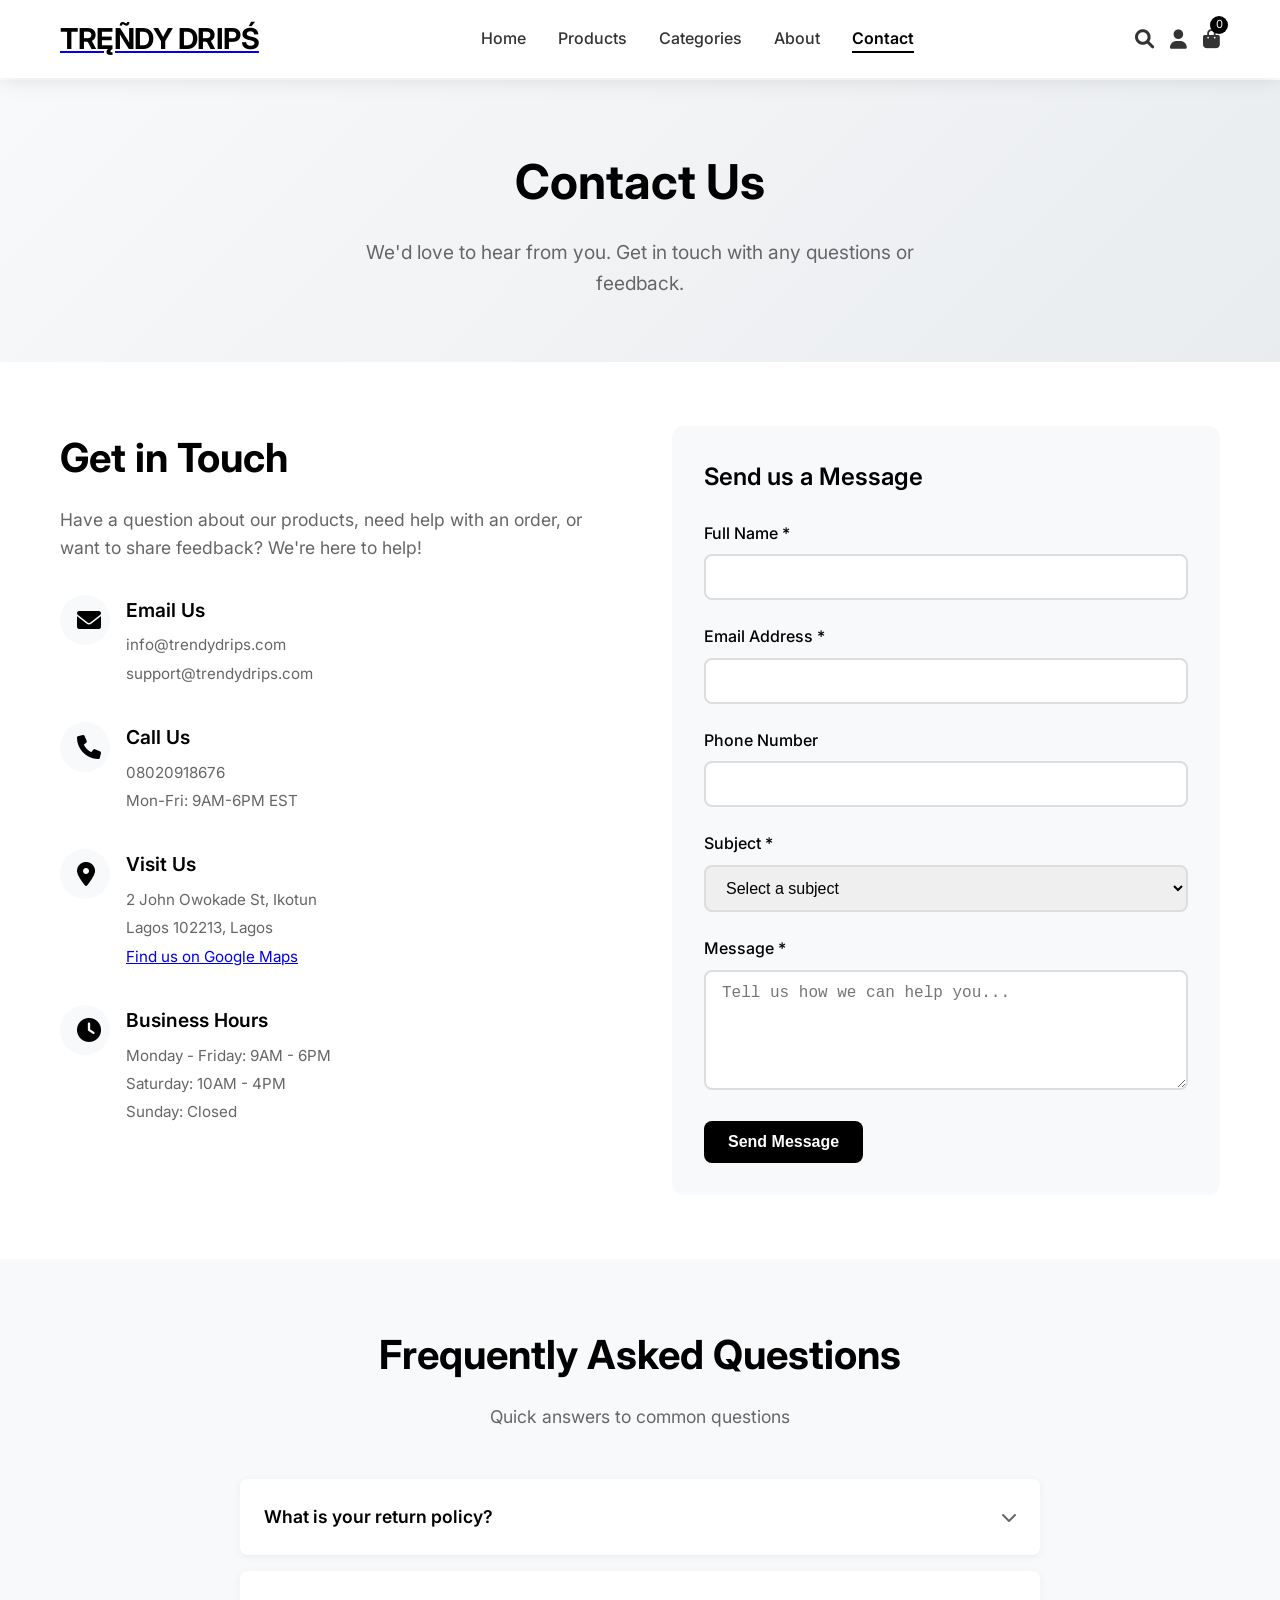
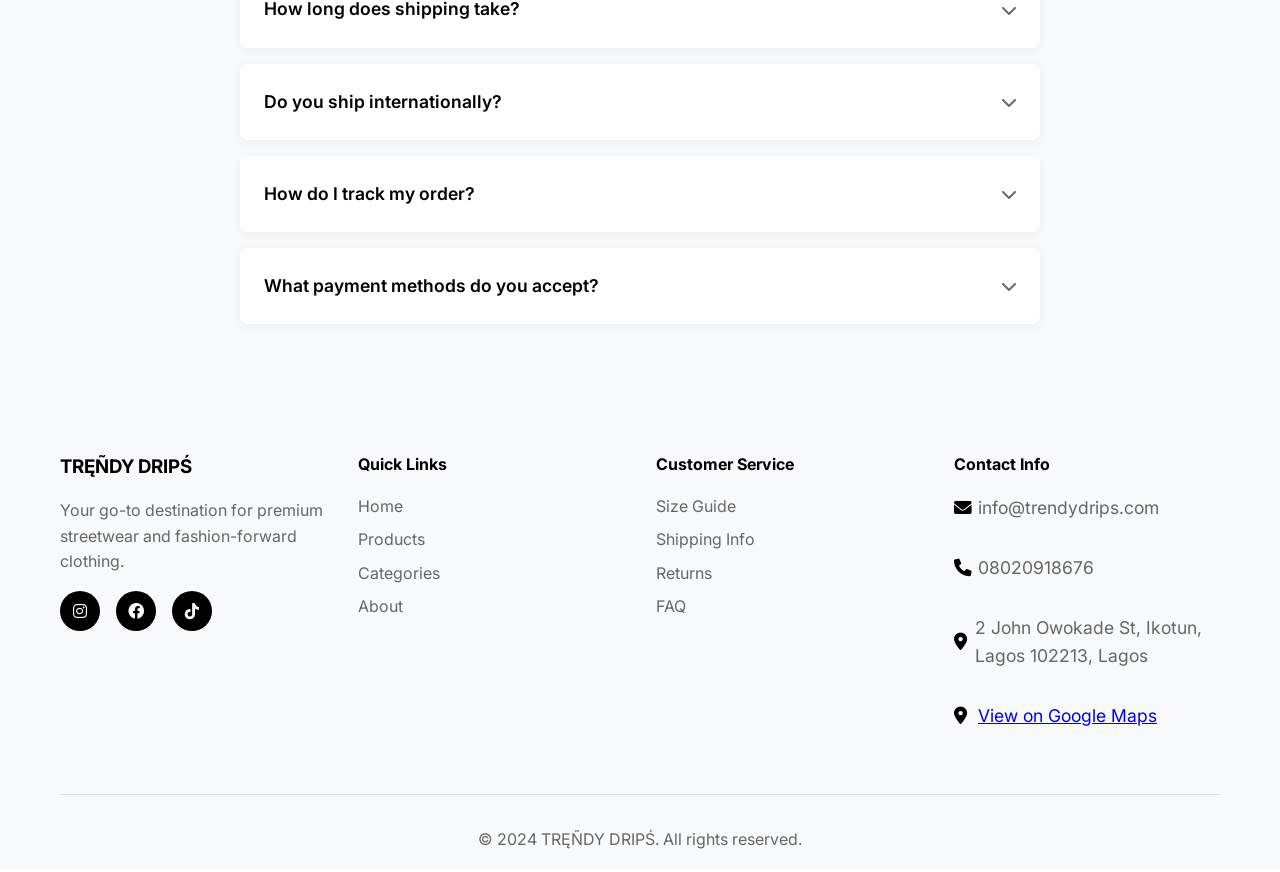
==== commit 26f8a21e: "commit" ====
--- a/contact.html
+++ b/contact.html
@@ -193,7 +193,7 @@
                         <i class="fas fa-chevron-down"></i>
                     </div>
                     <div class="faq-answer">
-                        <p>Yes! We ship to over 50 countries worldwide. International shipping rates and delivery times vary by location and are calculated at checkout.</p>
+                        <p>Yes! We ship to over 20 countries worldwide. International shipping rates and delivery times vary by location and are calculated at checkout.</p>
                     </div>
                 </div>
                 
@@ -229,7 +229,6 @@
                     <p>Your go-to destination for premium streetwear and fashion-forward clothing.</p>
                     <div class="social-links">
                         <a href="#"><i class="fab fa-instagram"></i></a>
-                        <a href="#"><i class="fab fa-twitter"></i></a>
                         <a href="#"><i class="fab fa-facebook"></i></a>
                         <a href="#"><i class="fab fa-tiktok"></i></a>
                     </div>
